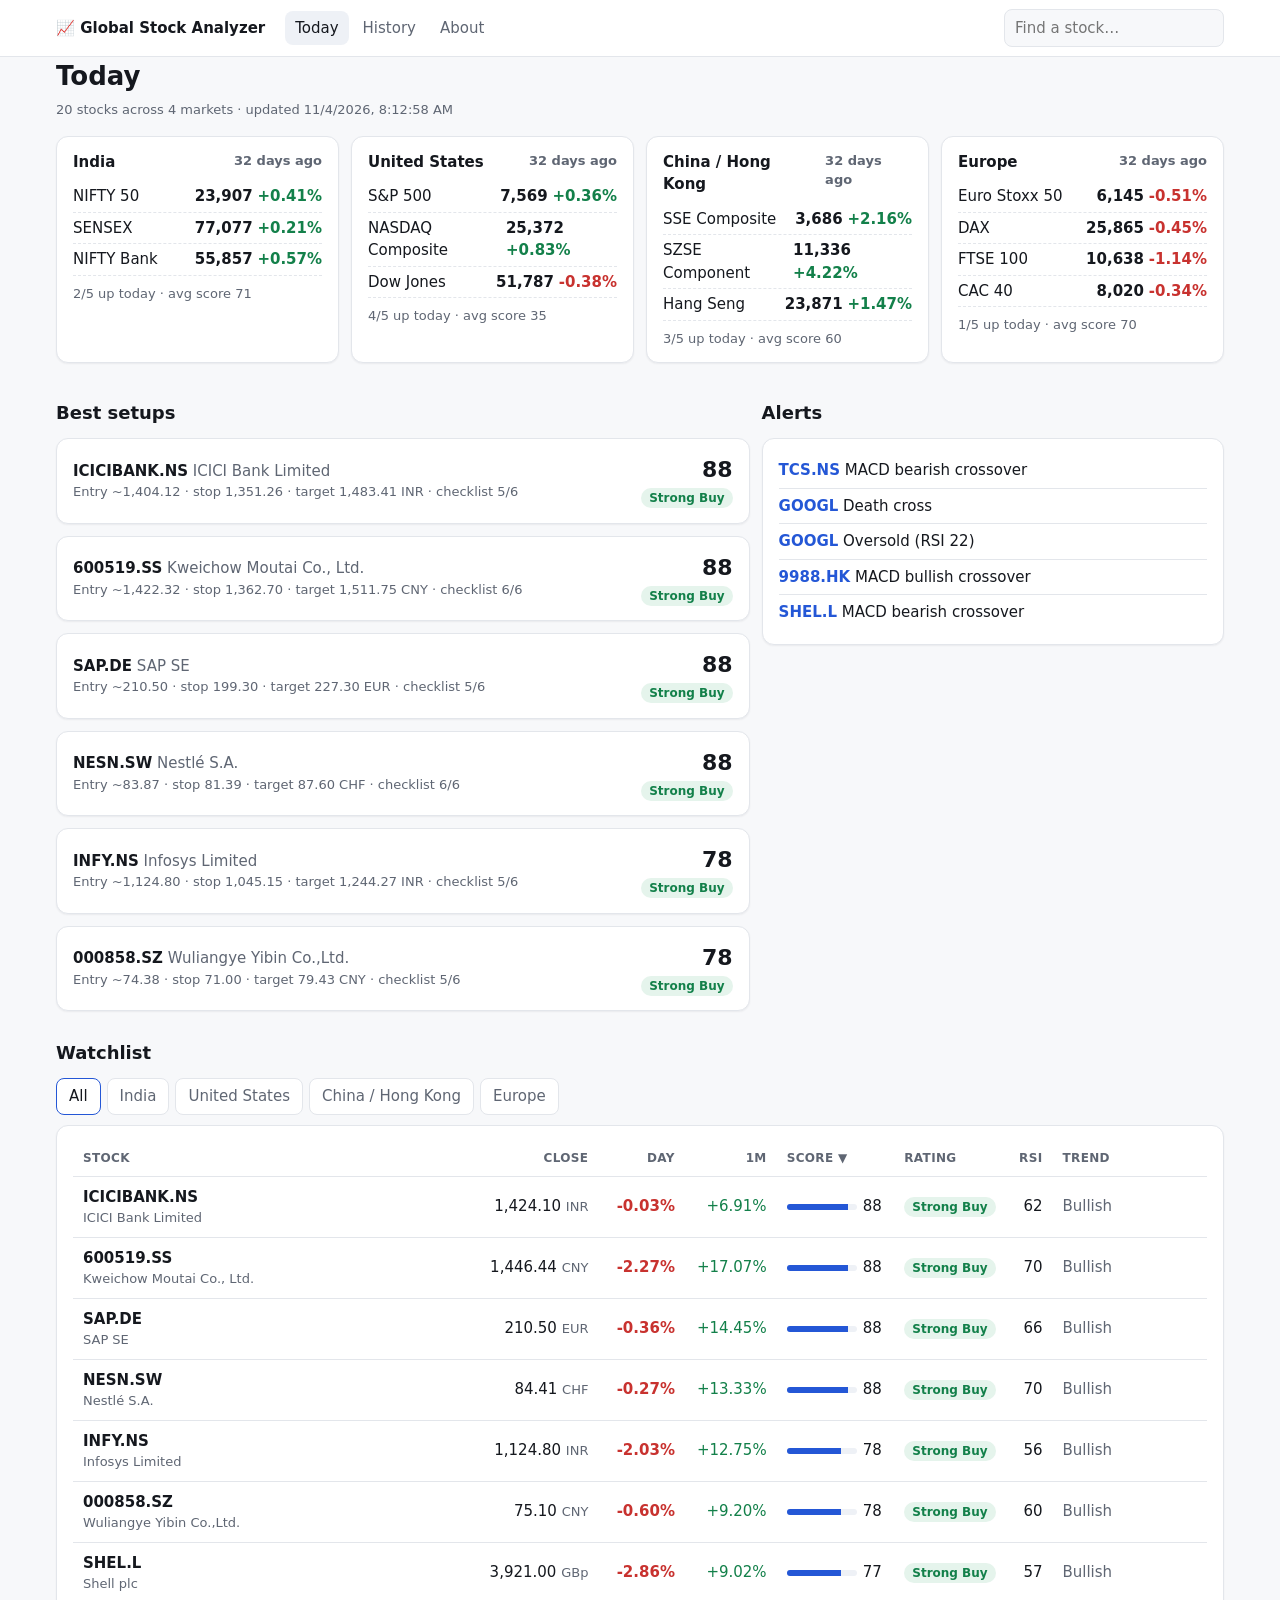
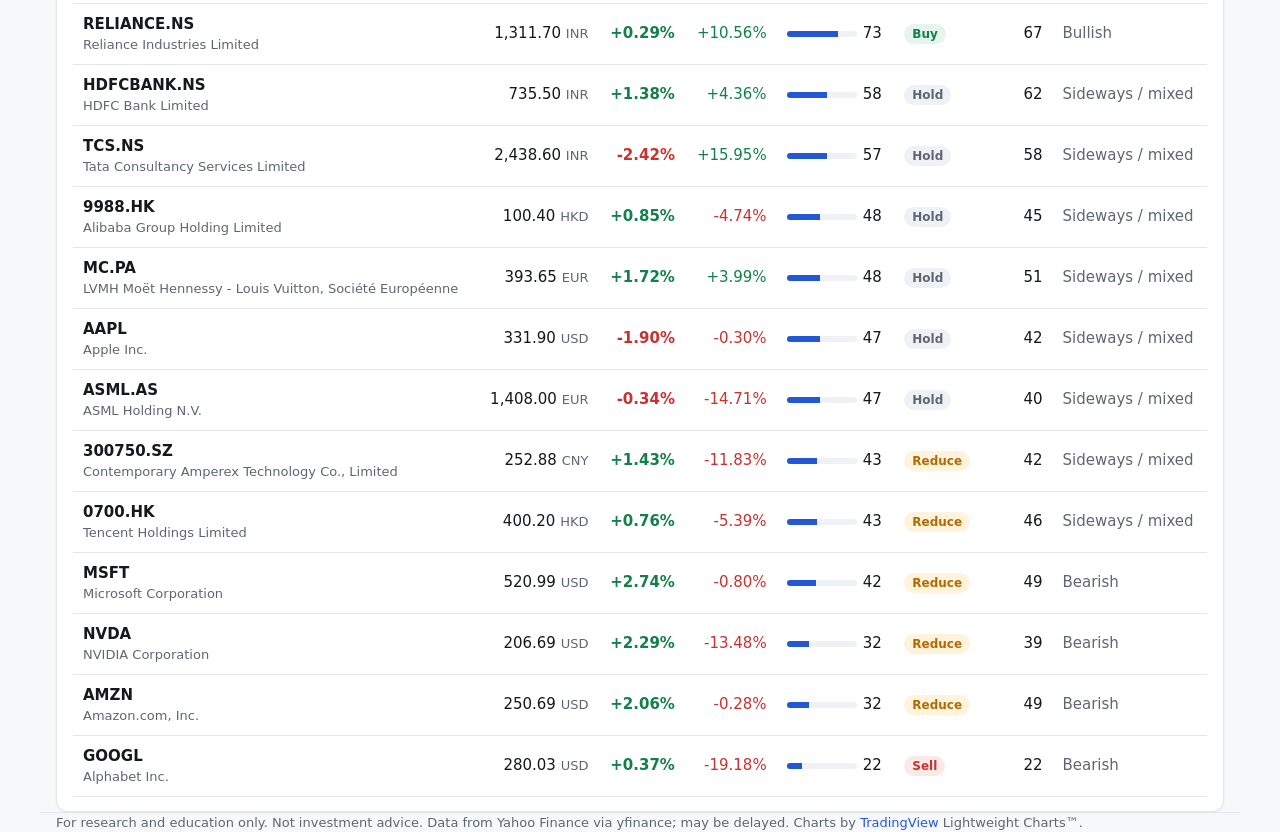
==== index.html @ 82f00903 "Update dashboard data (2026-11-04T08:12Z)" ====
<!doctype html>
<html lang="en">
<head>
  <meta charset="utf-8">
  <meta name="viewport" content="width=device-width, initial-scale=1">
  <title>Global Stock Analyzer</title>
  <meta name="description" content="Daily technical analysis for India, US, China/Hong Kong and Europe.">
  <link rel="icon" href="data:image/svg+xml,<svg xmlns='http://www.w3.org/2000/svg' viewBox='0 0 100 100'><text y='.9em' font-size='90'>📈</text></svg>">
  <link rel="stylesheet" href="style.css">
  <script src="lightweight-charts.js" defer></script>
  <script src="app.js" defer></script>
</head>
<body>
  <header class="top">
    <div class="wrap top-inner">
      <a class="brand" href="#/">📈 Global Stock Analyzer</a>
      <nav>
        <a href="#/" data-nav="today">Today</a>
        <a href="#/history" data-nav="history">History</a>
        <a href="#/about" data-nav="about">About</a>
      </nav>
      <form id="search" class="search" autocomplete="off">
        <input id="search-input" list="symbols" placeholder="Find a stock…" aria-label="Find a stock">
        <datalist id="symbols"></datalist>
      </form>
    </div>
  </header>
  <main id="app" class="wrap"><p class="muted">Loading…</p></main>
  <footer class="wrap muted small">
    For research and education only. Not investment advice. Data from Yahoo Finance via yfinance; may be delayed.
    Charts by <a href="https://www.tradingview.com/" target="_blank" rel="noopener">TradingView</a> Lightweight Charts™.
  </footer>
</body>
</html>
---- style.css ----
:root {
  --bg: #f7f8fa; --card: #ffffff; --fg: #15181e; --muted: #5f6673; --line: #e3e6eb;
  --accent: #2457d6; --up: #13804a; --down: #c8322f; --warn: #b26a00;
  --up-bg: #e5f4ec; --down-bg: #fbe9e8; --warn-bg: #fff3dc; --chip: #eef1f6;
  --shadow: 0 1px 2px rgba(16, 24, 40, .06);
}
@media (prefers-color-scheme: dark) {
  :root {
    --bg: #0f1115; --card: #171a21; --fg: #e8eaee; --muted: #9aa1ad; --line: #2a2f39;
    --accent: #7ea2ff; --up: #3fcf86; --down: #ff6b66; --warn: #f0b049;
    --up-bg: #12301f; --down-bg: #3a1716; --warn-bg: #3a2a0d; --chip: #222733;
    --shadow: none;
  }
}
* { box-sizing: border-box; }
html { -webkit-text-size-adjust: 100%; }
body { margin: 0; background: var(--bg); color: var(--fg); font: 15px/1.5 system-ui, -apple-system, "Segoe UI", Roboto, sans-serif; }
a { color: var(--accent); text-decoration: none; }
a:hover { text-decoration: underline; }
.wrap { max-width: 1200px; margin: 0 auto; padding: 0 16px; }
.muted { color: var(--muted); }
.small { font-size: 13px; }
.num { font-variant-numeric: tabular-nums; }
.up { color: var(--up); } .down { color: var(--down); }

.top { background: var(--card); border-bottom: 1px solid var(--line); position: sticky; top: 0; z-index: 5; }
.top-inner { display: flex; align-items: center; gap: 20px; height: 56px; }
.brand { font-weight: 700; color: var(--fg); white-space: nowrap; }
nav { display: flex; gap: 4px; }
nav a { color: var(--muted); padding: 6px 10px; border-radius: 8px; }
nav a.active { color: var(--fg); background: var(--chip); text-decoration: none; }
.search { margin-left: auto; }
.search input { width: 220px; padding: 7px 10px; border: 1px solid var(--line); border-radius: 8px; background: var(--bg); color: var(--fg); font: inherit; }

main { padding-top: 20px; padding-bottom: 32px; min-height: 70vh; }
footer { padding-top: 16px; padding-bottom: 32px; border-top: 1px solid var(--line); margin-top: 8px; }
h1 { font-size: 26px; margin: 0 0 4px; }
h2 { font-size: 18px; margin: 28px 0 12px; }
h3 { font-size: 15px; margin: 0 0 8px; }

.banner { background: var(--warn-bg); color: var(--warn); border-radius: 10px; padding: 10px 14px; margin: 12px 0; }
.card { background: var(--card); border: 1px solid var(--line); border-radius: 12px; padding: 14px 16px; box-shadow: var(--shadow); }
.grid { display: grid; gap: 12px; }
.g4 { grid-template-columns: repeat(4, minmax(0, 1fr)); }
.g3 { grid-template-columns: repeat(3, minmax(0, 1fr)); }
.g2 { grid-template-columns: 3fr 2fr; }

.market h3 { display: flex; justify-content: space-between; gap: 8px; }
.idx { display: flex; justify-content: space-between; gap: 8px; padding: 4px 0; border-bottom: 1px dashed var(--line); }
.idx:last-of-type { border-bottom: 0; }
.idx b { font-weight: 600; }

.pill { display: inline-block; padding: 1px 8px; border-radius: 999px; font-size: 12px; font-weight: 600; white-space: nowrap; }
.r-strong-buy, .r-buy { background: var(--up-bg); color: var(--up); }
.r-hold { background: var(--chip); color: var(--muted); }
.r-reduce { background: var(--warn-bg); color: var(--warn); }
.r-sell { background: var(--down-bg); color: var(--down); }
.chg { font-variant-numeric: tabular-nums; font-weight: 600; }

.setup { display: flex; justify-content: space-between; align-items: center; gap: 12px; cursor: pointer; }
.setup:hover { border-color: var(--accent); }
.setup .score { font-size: 22px; font-weight: 700; font-variant-numeric: tabular-nums; }
.alerts { list-style: none; padding: 0; margin: 0; }
.alerts li { padding: 6px 0; border-bottom: 1px solid var(--line); }
.alerts li:last-child { border-bottom: 0; }

.tabs { display: flex; gap: 6px; flex-wrap: wrap; margin-bottom: 10px; }
.tabs button { border: 1px solid var(--line); background: var(--card); color: var(--muted); border-radius: 8px; padding: 6px 12px; font: inherit; cursor: pointer; }
.tabs button.active { color: var(--fg); border-color: var(--accent); }
.table-wrap { overflow-x: auto; }
table { width: 100%; border-collapse: collapse; font-variant-numeric: tabular-nums; }
th, td { padding: 9px 10px; border-bottom: 1px solid var(--line); text-align: left; white-space: nowrap; }
th { font-size: 12px; text-transform: uppercase; letter-spacing: .03em; color: var(--muted); cursor: pointer; user-select: none; }
td.r, th.r { text-align: right; }
tbody tr { cursor: pointer; }
tbody tr:hover { background: var(--chip); }
.bar { display: inline-block; width: 70px; height: 6px; border-radius: 3px; background: var(--chip); vertical-align: middle; margin-right: 6px; overflow: hidden; }
.bar i { display: block; height: 100%; background: var(--accent); }

.metrics { display: grid; grid-template-columns: repeat(5, minmax(0, 1fr)); gap: 12px; margin: 14px 0; }
.metric .label { font-size: 12px; color: var(--muted); }
.metric .value { font-size: 22px; font-weight: 650; font-variant-numeric: tabular-nums; }
.chart { width: 100%; }
.legend { display: flex; gap: 14px; flex-wrap: wrap; font-size: 12px; color: var(--muted); margin: 6px 0 0; }
.legend i { display: inline-block; width: 12px; height: 3px; vertical-align: middle; margin-right: 4px; border-radius: 2px; }
.kv { display: grid; grid-template-columns: auto 1fr; gap: 4px 14px; }
.kv dt { color: var(--muted); } .kv dd { margin: 0; text-align: right; font-variant-numeric: tabular-nums; }
ul.plain { margin: 0; padding-left: 18px; }
.check li { list-style: none; margin-left: -18px; }
.news li { margin-bottom: 6px; }
.dates { display: flex; flex-wrap: wrap; gap: 8px; }
.dates a { padding: 6px 12px; border: 1px solid var(--line); border-radius: 8px; background: var(--card); }
.dates a.active { border-color: var(--accent); }

@media (max-width: 900px) {
  .g4 { grid-template-columns: repeat(2, minmax(0, 1fr)); }
  .g3, .g2 { grid-template-columns: 1fr; }
  .metrics { grid-template-columns: repeat(3, minmax(0, 1fr)); }
}
@media (max-width: 600px) {
  .top-inner { height: auto; flex-wrap: wrap; gap: 8px; padding-top: 8px; padding-bottom: 8px; }
  .search { margin-left: 0; width: 100%; }
  .search input { width: 100%; }
  .g4 { grid-template-columns: 1fr; }
  .metrics { grid-template-columns: repeat(2, minmax(0, 1fr)); }
  h1 { font-size: 22px; }
  .hide-sm { display: none; }
}
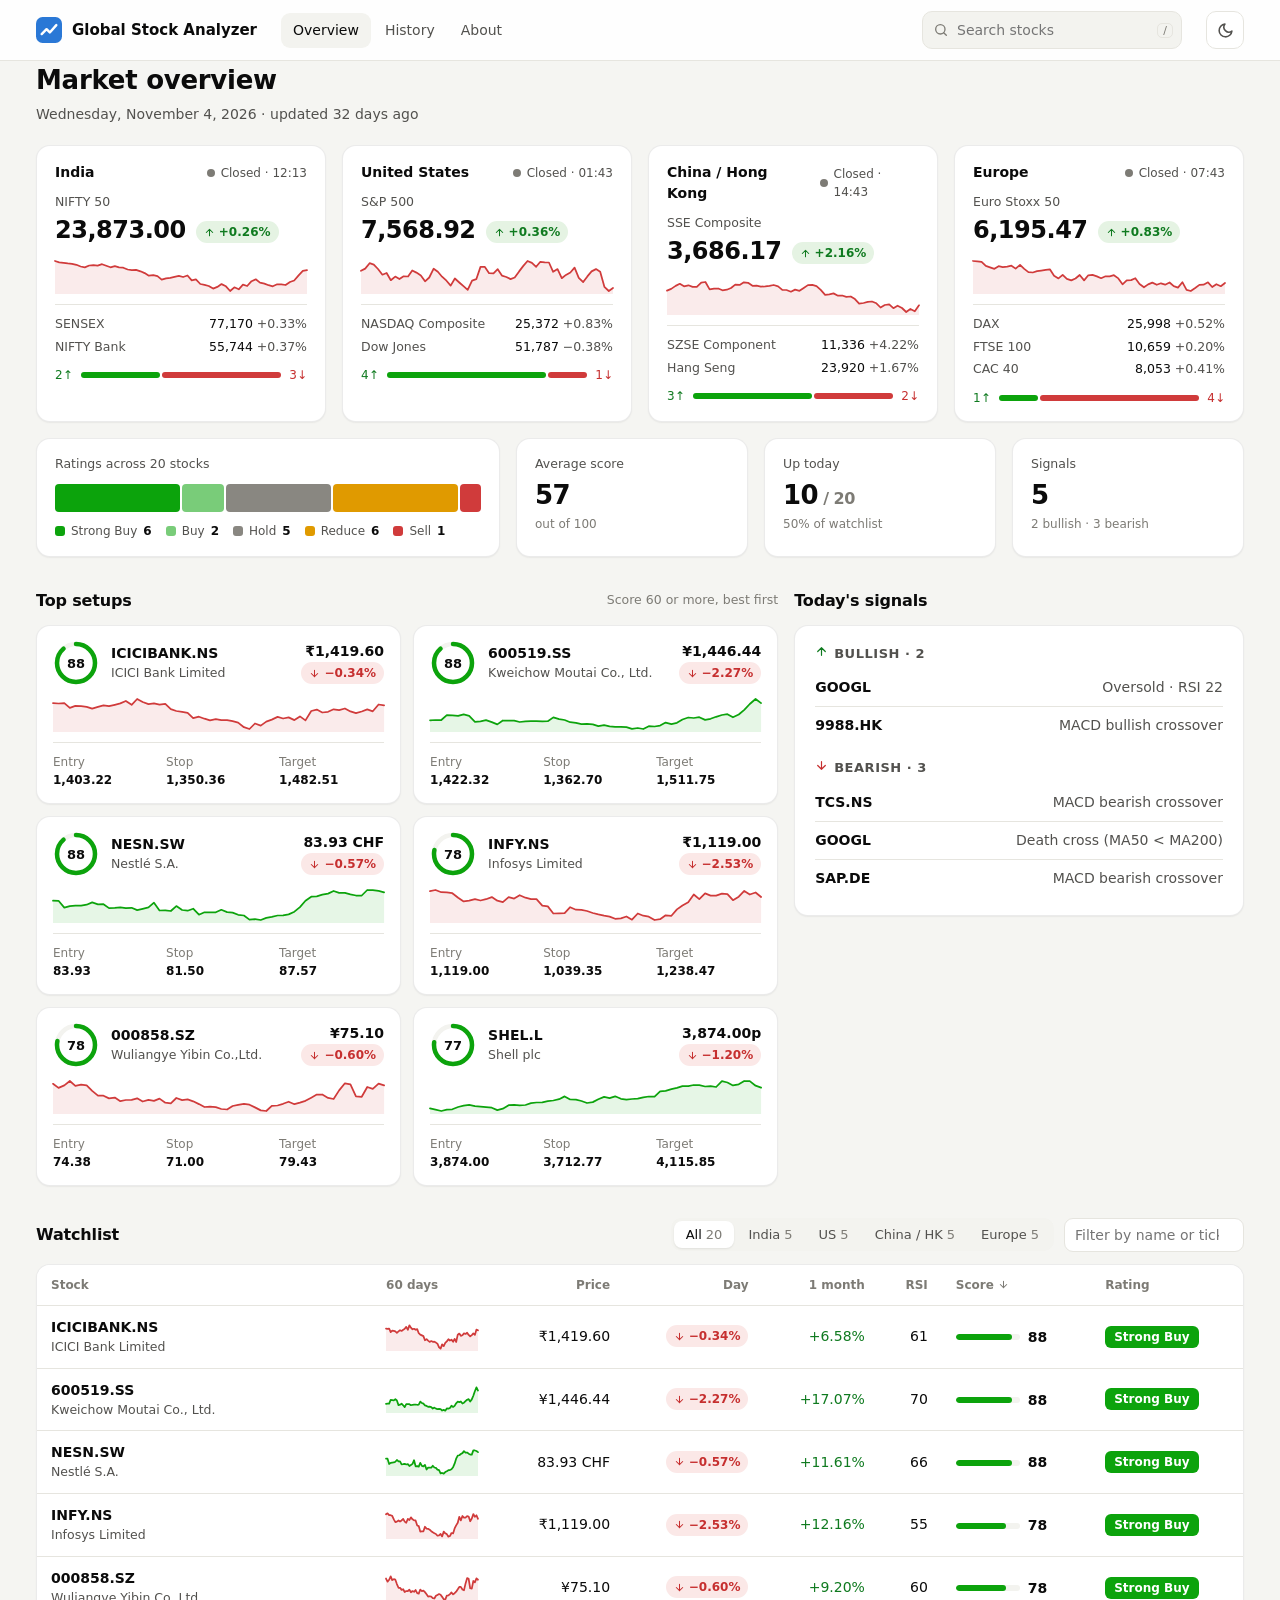
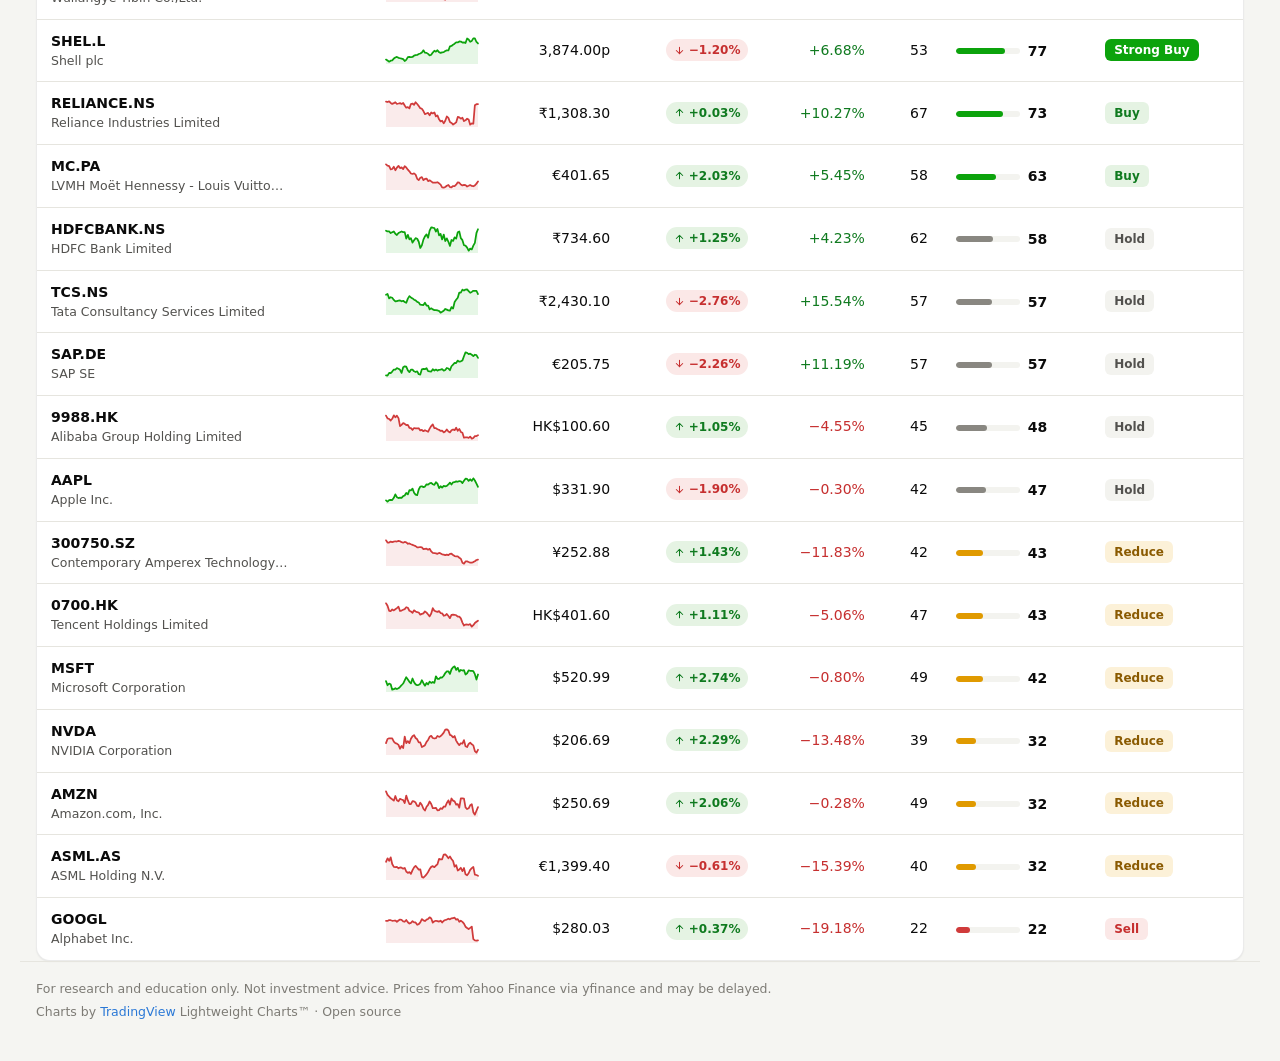
==== commit 0996e1d0: "Update dashboard data (2026-11-04T08:33Z)" ====
--- a/index.html
+++ b/index.html
@@ -2,33 +2,44 @@
 <html lang="en">
 <head>
   <meta charset="utf-8">
-  <meta name="viewport" content="width=device-width, initial-scale=1">
+  <meta name="viewport" content="width=device-width, initial-scale=1, viewport-fit=cover">
   <title>Global Stock Analyzer</title>
   <meta name="description" content="Daily technical analysis for India, US, China/Hong Kong and Europe.">
-  <link rel="icon" href="data:image/svg+xml,<svg xmlns='http://www.w3.org/2000/svg' viewBox='0 0 100 100'><text y='.9em' font-size='90'>📈</text></svg>">
+  <link rel="icon" href="data:image/svg+xml,<svg xmlns='http://www.w3.org/2000/svg' viewBox='0 0 32 32'><rect width='32' height='32' rx='8' fill='%232a78d6'/><path d='M7 21l6-6 4 4 8-9' fill='none' stroke='white' stroke-width='3' stroke-linecap='round' stroke-linejoin='round'/></svg>">
+  <script>
+    try { var t = localStorage.getItem("theme"); if (t === "light" || t === "dark") document.documentElement.dataset.theme = t; } catch (e) {}
+  </script>
   <link rel="stylesheet" href="style.css">
   <script src="lightweight-charts.js" defer></script>
   <script src="app.js" defer></script>
 </head>
 <body>
-  <header class="top">
-    <div class="wrap top-inner">
-      <a class="brand" href="#/">📈 Global Stock Analyzer</a>
-      <nav>
-        <a href="#/" data-nav="today">Today</a>
+  <header class="appbar">
+    <div class="wrap appbar-inner">
+      <a class="brand" href="#/" aria-label="Global Stock Analyzer home">
+        <svg width="26" height="26" viewBox="0 0 32 32" aria-hidden="true"><rect width="32" height="32" rx="8" fill="var(--accent)"/><path d="M7 21l6-6 4 4 8-9" fill="none" stroke="#fff" stroke-width="3" stroke-linecap="round" stroke-linejoin="round"/></svg>
+        <span>Global Stock Analyzer</span>
+      </a>
+      <nav class="mainnav" aria-label="Main">
+        <a href="#/" data-nav="today">Overview</a>
         <a href="#/history" data-nav="history">History</a>
         <a href="#/about" data-nav="about">About</a>
       </nav>
-      <form id="search" class="search" autocomplete="off">
-        <input id="search-input" list="symbols" placeholder="Find a stock…" aria-label="Find a stock">
+      <form id="search" class="search" role="search" autocomplete="off">
+        <svg class="search-icon" width="16" height="16" viewBox="0 0 24 24" aria-hidden="true"><circle cx="11" cy="11" r="7" fill="none" stroke="currentColor" stroke-width="2"/><path d="M20 20l-4-4" stroke="currentColor" stroke-width="2" stroke-linecap="round"/></svg>
+        <input id="search-input" list="symbols" placeholder="Search stocks" aria-label="Search stocks">
+        <kbd class="hide-sm">/</kbd>
         <datalist id="symbols"></datalist>
       </form>
+      <button id="theme" class="icon-btn" type="button" aria-label="Toggle colour theme" title="Toggle theme"></button>
     </div>
   </header>
-  <main id="app" class="wrap"><p class="muted">Loading…</p></main>
-  <footer class="wrap muted small">
-    For research and education only. Not investment advice. Data from Yahoo Finance via yfinance; may be delayed.
-    Charts by <a href="https://www.tradingview.com/" target="_blank" rel="noopener">TradingView</a> Lightweight Charts™.
+  <main id="app" class="wrap" aria-live="polite">
+    <div class="loading"><span class="spinner" aria-hidden="true"></span> Loading market data…</div>
+  </main>
+  <footer class="wrap footer">
+    <p>For research and education only. Not investment advice. Prices from Yahoo Finance via yfinance and may be delayed.</p>
+    <p>Charts by <a href="https://www.tradingview.com/" target="_blank" rel="noopener">TradingView</a> Lightweight Charts™ · Open source</p>
   </footer>
 </body>
 </html>
--- a/style.css
+++ b/style.css
@@ -1,108 +1,343 @@
+/* ---------- Tokens ------------------------------------------------------------ */
 :root {
-  --bg: #f7f8fa; --card: #ffffff; --fg: #15181e; --muted: #5f6673; --line: #e3e6eb;
-  --accent: #2457d6; --up: #13804a; --down: #c8322f; --warn: #b26a00;
-  --up-bg: #e5f4ec; --down-bg: #fbe9e8; --warn-bg: #fff3dc; --chip: #eef1f6;
-  --shadow: 0 1px 2px rgba(16, 24, 40, .06);
+  color-scheme: light;
+  --page: #f5f5f2;
+  --surface: #ffffff;
+  --surface-2: #f3f3ef;
+  --ink: #0b0b0b;
+  --ink-2: #52514e;
+  --muted: #7d7b75;
+  --line: #e6e5df;
+  --ring: rgba(11, 11, 11, 0.08);
+  --grid: #efeee9;
+  --accent: #2a78d6;
+  --accent-weak: #e7f0fb;
+  --up: #0f7a1f;          /* text */
+  --up-mark: #0ca30c;     /* candles, bars */
+  --up-bg: #e5f3e3;
+  --down: #c62f2f;
+  --down-mark: #d03b3b;
+  --down-bg: #fbe8e7;
+  --warn: #8a5a00;
+  --warn-mark: #e09a00;
+  --warn-bg: #fcf1d8;
+  --ma20: #2a78d6;
+  --ma50: #eb6834;
+  --ma200: #898781;
+  --rsi: #2a78d6;
+  --shadow: 0 1px 2px rgba(11, 11, 11, 0.04), 0 1px 1px rgba(11, 11, 11, 0.02);
+  --radius: 14px;
+  --font: system-ui, -apple-system, "Segoe UI", Roboto, sans-serif;
 }
 @media (prefers-color-scheme: dark) {
-  :root {
-    --bg: #0f1115; --card: #171a21; --fg: #e8eaee; --muted: #9aa1ad; --line: #2a2f39;
-    --accent: #7ea2ff; --up: #3fcf86; --down: #ff6b66; --warn: #f0b049;
-    --up-bg: #12301f; --down-bg: #3a1716; --warn-bg: #3a2a0d; --chip: #222733;
+  :root:not([data-theme="light"]) {
+    color-scheme: dark;
+    --page: #0d0d0d; --surface: #1a1a19; --surface-2: #232321; --ink: #f0efec; --ink-2: #c3c2b7; --muted: #8f8d86;
+    --line: #2c2c2a; --ring: rgba(255, 255, 255, 0.08); --grid: #252523; --accent: #3987e5; --accent-weak: #172538;
+    --up: #3cc24a; --up-mark: #0ca30c; --up-bg: #132a16; --down: #ee7373; --down-mark: #e66767; --down-bg: #361a1a;
+    --warn: #f2b84b; --warn-mark: #fab219; --warn-bg: #33270d; --ma20: #3987e5; --ma50: #d95926; --ma200: #8f8d86; --rsi: #3987e5;
     --shadow: none;
   }
 }
+:root[data-theme="dark"] {
+  color-scheme: dark;
+  --page: #0d0d0d; --surface: #1a1a19; --surface-2: #232321; --ink: #f0efec; --ink-2: #c3c2b7; --muted: #8f8d86;
+  --line: #2c2c2a; --ring: rgba(255, 255, 255, 0.08); --grid: #252523; --accent: #3987e5; --accent-weak: #172538;
+  --up: #3cc24a; --up-mark: #0ca30c; --up-bg: #132a16; --down: #ee7373; --down-mark: #e66767; --down-bg: #361a1a;
+  --warn: #f2b84b; --warn-mark: #fab219; --warn-bg: #33270d; --ma20: #3987e5; --ma50: #d95926; --ma200: #8f8d86; --rsi: #3987e5;
+  --shadow: none;
+}
+
+/* ---------- Base --------------------------------------------------------------- */
 * { box-sizing: border-box; }
 html { -webkit-text-size-adjust: 100%; }
-body { margin: 0; background: var(--bg); color: var(--fg); font: 15px/1.5 system-ui, -apple-system, "Segoe UI", Roboto, sans-serif; }
+body { margin: 0; background: var(--page); color: var(--ink); font: 14px/1.5 var(--font); -webkit-font-smoothing: antialiased; }
 a { color: var(--accent); text-decoration: none; }
 a:hover { text-decoration: underline; }
-.wrap { max-width: 1200px; margin: 0 auto; padding: 0 16px; }
+:focus-visible { outline: 2px solid var(--accent); outline-offset: 2px; border-radius: 6px; }
+.wrap { max-width: 1240px; margin: 0 auto; padding: 0 16px; }
 .muted { color: var(--muted); }
-.small { font-size: 13px; }
-.num { font-variant-numeric: tabular-nums; }
-.up { color: var(--up); } .down { color: var(--down); }
-
-.top { background: var(--card); border-bottom: 1px solid var(--line); position: sticky; top: 0; z-index: 5; }
-.top-inner { display: flex; align-items: center; gap: 20px; height: 56px; }
-.brand { font-weight: 700; color: var(--fg); white-space: nowrap; }
-nav { display: flex; gap: 4px; }
-nav a { color: var(--muted); padding: 6px 10px; border-radius: 8px; }
-nav a.active { color: var(--fg); background: var(--chip); text-decoration: none; }
-.search { margin-left: auto; }
-.search input { width: 220px; padding: 7px 10px; border: 1px solid var(--line); border-radius: 8px; background: var(--bg); color: var(--fg); font: inherit; }
-
-main { padding-top: 20px; padding-bottom: 32px; min-height: 70vh; }
-footer { padding-top: 16px; padding-bottom: 32px; border-top: 1px solid var(--line); margin-top: 8px; }
-h1 { font-size: 26px; margin: 0 0 4px; }
-h2 { font-size: 18px; margin: 28px 0 12px; }
-h3 { font-size: 15px; margin: 0 0 8px; }
-
-.banner { background: var(--warn-bg); color: var(--warn); border-radius: 10px; padding: 10px 14px; margin: 12px 0; }
-.card { background: var(--card); border: 1px solid var(--line); border-radius: 12px; padding: 14px 16px; box-shadow: var(--shadow); }
-.grid { display: grid; gap: 12px; }
-.g4 { grid-template-columns: repeat(4, minmax(0, 1fr)); }
-.g3 { grid-template-columns: repeat(3, minmax(0, 1fr)); }
-.g2 { grid-template-columns: 3fr 2fr; }
-
-.market h3 { display: flex; justify-content: space-between; gap: 8px; }
-.idx { display: flex; justify-content: space-between; gap: 8px; padding: 4px 0; border-bottom: 1px dashed var(--line); }
-.idx:last-of-type { border-bottom: 0; }
-.idx b { font-weight: 600; }
-
-.pill { display: inline-block; padding: 1px 8px; border-radius: 999px; font-size: 12px; font-weight: 600; white-space: nowrap; }
-.r-strong-buy, .r-buy { background: var(--up-bg); color: var(--up); }
-.r-hold { background: var(--chip); color: var(--muted); }
-.r-reduce { background: var(--warn-bg); color: var(--warn); }
-.r-sell { background: var(--down-bg); color: var(--down); }
-.chg { font-variant-numeric: tabular-nums; font-weight: 600; }
-
-.setup { display: flex; justify-content: space-between; align-items: center; gap: 12px; cursor: pointer; }
-.setup:hover { border-color: var(--accent); }
-.setup .score { font-size: 22px; font-weight: 700; font-variant-numeric: tabular-nums; }
-.alerts { list-style: none; padding: 0; margin: 0; }
-.alerts li { padding: 6px 0; border-bottom: 1px solid var(--line); }
-.alerts li:last-child { border-bottom: 0; }
-
-.tabs { display: flex; gap: 6px; flex-wrap: wrap; margin-bottom: 10px; }
-.tabs button { border: 1px solid var(--line); background: var(--card); color: var(--muted); border-radius: 8px; padding: 6px 12px; font: inherit; cursor: pointer; }
-.tabs button.active { color: var(--fg); border-color: var(--accent); }
-.table-wrap { overflow-x: auto; }
-table { width: 100%; border-collapse: collapse; font-variant-numeric: tabular-nums; }
-th, td { padding: 9px 10px; border-bottom: 1px solid var(--line); text-align: left; white-space: nowrap; }
-th { font-size: 12px; text-transform: uppercase; letter-spacing: .03em; color: var(--muted); cursor: pointer; user-select: none; }
-td.r, th.r { text-align: right; }
-tbody tr { cursor: pointer; }
-tbody tr:hover { background: var(--chip); }
-.bar { display: inline-block; width: 70px; height: 6px; border-radius: 3px; background: var(--chip); vertical-align: middle; margin-right: 6px; overflow: hidden; }
-.bar i { display: block; height: 100%; background: var(--accent); }
-
-.metrics { display: grid; grid-template-columns: repeat(5, minmax(0, 1fr)); gap: 12px; margin: 14px 0; }
-.metric .label { font-size: 12px; color: var(--muted); }
-.metric .value { font-size: 22px; font-weight: 650; font-variant-numeric: tabular-nums; }
+.ink2 { color: var(--ink-2); }
+.small { font-size: 12.5px; }
+.tnum { font-variant-numeric: tabular-nums; }
+.up { color: var(--up); }
+.down { color: var(--down); }
+h1, h2, h3 { margin: 0; letter-spacing: -0.01em; }
+h1 { font-size: 26px; font-weight: 700; }
+h2 { font-size: 16px; font-weight: 650; }
+h3 { font-size: 13px; font-weight: 600; color: var(--ink-2); text-transform: uppercase; letter-spacing: 0.04em; }
+
+/* ---------- App bar ------------------------------------------------------------- */
+.appbar { position: sticky; top: 0; z-index: 20; background: color-mix(in srgb, var(--surface) 88%, transparent); backdrop-filter: saturate(1.4) blur(10px); border-bottom: 1px solid var(--line); }
+.appbar-inner { display: flex; align-items: center; gap: 24px; height: 60px; }
+.brand { display: flex; align-items: center; gap: 10px; color: var(--ink); font-weight: 700; font-size: 15px; white-space: nowrap; }
+.brand:hover { text-decoration: none; }
+.mainnav { display: flex; gap: 2px; }
+.mainnav a { color: var(--ink-2); padding: 7px 12px; border-radius: 9px; font-weight: 500; }
+.mainnav a:hover { background: var(--surface-2); text-decoration: none; }
+.mainnav a.active { color: var(--ink); background: var(--surface-2); }
+.search { position: relative; margin-left: auto; display: flex; align-items: center; }
+.search-icon { position: absolute; left: 11px; color: var(--muted); pointer-events: none; }
+.search input { width: 260px; height: 38px; padding: 0 34px 0 34px; border: 1px solid var(--line); border-radius: 10px; background: var(--surface-2); color: var(--ink); font: inherit; }
+.search input:focus { outline: none; border-color: var(--accent); background: var(--surface); }
+.search kbd { position: absolute; right: 9px; font: 11px var(--font); color: var(--muted); border: 1px solid var(--line); border-radius: 5px; padding: 0 5px; }
+.icon-btn { width: 38px; height: 38px; display: grid; place-items: center; border: 1px solid var(--line); border-radius: 10px; background: var(--surface); color: var(--ink-2); cursor: pointer; }
+.icon-btn:hover { color: var(--ink); background: var(--surface-2); }
+
+/* ---------- Layout -------------------------------------------------------------- */
+main { padding-top: 28px; padding-bottom: 40px; min-height: 70vh; }
+.page-head { display: flex; justify-content: space-between; align-items: flex-end; gap: 16px; flex-wrap: wrap; margin-bottom: 20px; }
+.page-head p { margin: 4px 0 0; color: var(--ink-2); }
+.section { margin-top: 32px; }
+.section-head { display: flex; justify-content: space-between; align-items: center; gap: 12px; margin-bottom: 12px; flex-wrap: wrap; }
+.grid { display: grid; gap: 16px; }
+.cols-4 { grid-template-columns: repeat(4, minmax(0, 1fr)); }
+.cols-2 { grid-template-columns: repeat(2, minmax(0, 1fr)); }
+.split { grid-template-columns: minmax(0, 1.65fr) minmax(0, 1fr); }
+.card { background: var(--surface); border: 1px solid var(--ring); border-radius: var(--radius); box-shadow: var(--shadow); }
+.pad { padding: 18px 20px; }
+.card-head { display: flex; justify-content: space-between; align-items: center; gap: 10px; padding: 16px 20px 0; }
+.empty { padding: 28px 20px; text-align: center; color: var(--muted); }
+.banner { display: flex; gap: 10px; align-items: center; background: var(--warn-bg); color: var(--warn); border-radius: 12px; padding: 10px 14px; margin-bottom: 16px; font-weight: 500; }
+.loading { display: flex; align-items: center; gap: 10px; color: var(--muted); padding: 60px 0; justify-content: center; }
+.spinner { width: 16px; height: 16px; border: 2px solid var(--line); border-top-color: var(--accent); border-radius: 50%; animation: spin 0.8s linear infinite; }
+@keyframes spin { to { transform: rotate(360deg); } }
+@media (prefers-reduced-motion: reduce) { .spinner { animation: none; } }
+
+/* ---------- Chips & small pieces ---------------------------------------------------- */
+.chip { display: inline-flex; align-items: center; gap: 4px; height: 22px; padding: 0 8px; border-radius: 999px; font-size: 12px; font-weight: 600; white-space: nowrap; font-variant-numeric: tabular-nums; }
+.chip svg { flex: none; }
+.chip.up { background: var(--up-bg); color: var(--up); }
+.chip.down { background: var(--down-bg); color: var(--down); }
+.chip.flat { background: var(--surface-2); color: var(--ink-2); }
+.rating { display: inline-flex; align-items: center; height: 22px; padding: 0 9px; border-radius: 6px; font-size: 12px; font-weight: 600; white-space: nowrap; }
+.tone-good { background: var(--up-bg); color: var(--up); }
+.tone-good.strong { background: var(--up-mark); color: #fff; }
+.tone-neutral { background: var(--surface-2); color: var(--ink-2); }
+.tone-warn { background: var(--warn-bg); color: var(--warn); }
+.tone-bad { background: var(--down-bg); color: var(--down); }
+.dot { width: 8px; height: 8px; border-radius: 50%; display: inline-block; flex: none; }
+.status { display: inline-flex; align-items: center; gap: 6px; font-size: 12px; color: var(--ink-2); }
+.status .dot { background: var(--muted); }
+.status.open .dot { background: var(--up-mark); box-shadow: 0 0 0 3px var(--up-bg); }
+
+/* sparkline */
+.spark { display: block; width: 100%; height: 36px; overflow: visible; }
+.spark-line { fill: none; stroke-width: 1.75; stroke-linejoin: round; stroke-linecap: round; }
+.spark-area { stroke: none; opacity: 0.1; }
+.spark.up .spark-line { stroke: var(--up-mark); } .spark.up .spark-area { fill: var(--up-mark); }
+.spark.down .spark-line { stroke: var(--down-mark); } .spark.down .spark-area { fill: var(--down-mark); }
+
+/* score ring */
+.ring { display: block; flex: none; }
+.ring-track { fill: none; stroke: var(--surface-2); }
+.ring-val { fill: none; stroke-linecap: round; }
+.ring text { font: 700 13px var(--font); fill: var(--ink); }
+.ring.tone-good .ring-val { stroke: var(--up-mark); }
+.ring.tone-neutral .ring-val { stroke: var(--ma200); }
+.ring.tone-warn .ring-val { stroke: var(--warn-mark); }
+.ring.tone-bad .ring-val { stroke: var(--down-mark); }
+.ring.tone-good, .ring.tone-neutral, .ring.tone-warn, .ring.tone-bad { background: none; }
+
+/* segmented control */
+.seg { display: inline-flex; background: var(--surface-2); border-radius: 10px; padding: 3px; gap: 2px; flex-wrap: wrap; }
+.seg button { border: 0; background: transparent; color: var(--ink-2); font: 500 13px var(--font); padding: 6px 12px; border-radius: 8px; cursor: pointer; white-space: nowrap; }
+.seg button:hover { color: var(--ink); }
+.seg button[aria-pressed="true"] { background: var(--surface); color: var(--ink); box-shadow: 0 1px 2px rgba(0, 0, 0, 0.08); }
+.seg .count { color: var(--muted); font-weight: 500; margin-left: 4px; }
+
+/* toggle pills (legend that toggles) */
+.toggles { display: flex; gap: 6px; flex-wrap: wrap; }
+.toggle { display: inline-flex; align-items: center; gap: 6px; border: 1px solid var(--line); background: var(--surface); color: var(--ink-2); font: 500 12px var(--font); height: 28px; padding: 0 10px; border-radius: 8px; cursor: pointer; }
+.toggle .sw { width: 12px; height: 3px; border-radius: 2px; }
+.toggle .sw.dashed { background: repeating-linear-gradient(90deg, currentColor 0 4px, transparent 4px 7px) !important; color: var(--ma200); }
+.toggle[aria-pressed="false"] { opacity: 0.45; }
+
+/* ---------- Overview: market tiles --------------------------------------------------- */
+.markets { display: grid; grid-template-columns: repeat(4, minmax(0, 1fr)); gap: 16px; }
+.mkt { padding: 16px 18px 14px; display: flex; flex-direction: column; gap: 10px; }
+.mkt-top { display: flex; justify-content: space-between; align-items: center; gap: 8px; }
+.mkt-name { font-weight: 650; font-size: 14px; }
+.mkt-main .label { color: var(--ink-2); font-size: 12.5px; }
+.mkt-main .row { display: flex; align-items: baseline; gap: 10px; flex-wrap: wrap; }
+.mkt-main .value { font-size: 24px; font-weight: 700; letter-spacing: -0.02em; }
+.mkt-sub { display: grid; gap: 4px; border-top: 1px solid var(--line); padding-top: 10px; }
+.mkt-sub div { display: flex; justify-content: space-between; gap: 8px; font-size: 12.5px; }
+.mkt-sub span:first-child { color: var(--ink-2); }
+.breadth { display: flex; align-items: center; gap: 8px; font-size: 12px; color: var(--ink-2); }
+.breadth-bar { flex: 1; display: flex; gap: 2px; height: 6px; }
+.breadth-bar i { border-radius: 3px; }
+.breadth-bar .b-up { background: var(--up-mark); }
+.breadth-bar .b-down { background: var(--down-mark); }
+.breadth-bar .b-flat { background: var(--line); }
+
+/* summary */
+.summary { display: grid; grid-template-columns: minmax(0, 2fr) repeat(3, minmax(0, 1fr)); gap: 16px; margin-top: 16px; }
+.kpi { padding: 16px 18px; }
+.kpi .label { font-size: 12.5px; color: var(--ink-2); }
+.kpi .value { font-size: 26px; font-weight: 700; letter-spacing: -0.02em; margin-top: 2px; }
+.kpi .sub { font-size: 12px; color: var(--muted); }
+.dist { display: flex; gap: 2px; height: 28px; margin: 10px 0 10px; }
+.dist span { border-radius: 4px; min-width: 6px; }
+.dist .tone-good.strong { background: var(--up-mark); }
+.dist .tone-good { background: color-mix(in srgb, var(--up-mark) 55%, var(--surface)); }
+.dist .tone-neutral { background: var(--ma200); opacity: 0.55; }
+.dist .tone-warn { background: var(--warn-mark); }
+.dist .tone-bad { background: var(--down-mark); }
+.dist-legend { display: flex; gap: 14px; flex-wrap: wrap; font-size: 12px; color: var(--ink-2); }
+.dist-legend span { display: inline-flex; align-items: center; gap: 6px; }
+.dist-legend i { width: 10px; height: 10px; border-radius: 3px; display: inline-block; }
+.dist-legend b { color: var(--ink); font-weight: 600; }
+
+/* setups */
+.setups { display: grid; grid-template-columns: repeat(2, minmax(0, 1fr)); gap: 12px; }
+.setup { display: flex; flex-direction: column; gap: 10px; padding: 14px 16px; color: inherit; transition: border-color 0.15s; }
+.setup:hover { text-decoration: none; border-color: color-mix(in srgb, var(--accent) 50%, transparent); }
+.setup-top { display: flex; align-items: center; gap: 12px; }
+.setup-id { min-width: 0; flex: 1; }
+.sym { font-weight: 700; font-size: 14px; }
+.name { color: var(--ink-2); font-size: 12.5px; white-space: nowrap; overflow: hidden; text-overflow: ellipsis; }
+.setup-px { text-align: right; }
+.setup-px .price { font-weight: 650; font-variant-numeric: tabular-nums; }
+.plan-mini { display: grid; grid-template-columns: repeat(3, 1fr); gap: 8px; border-top: 1px solid var(--line); padding-top: 10px; font-size: 12px; }
+.plan-mini span { color: var(--muted); display: block; }
+.plan-mini b { font-weight: 600; font-variant-numeric: tabular-nums; }
+
+/* signals */
+.signal-group + .signal-group { margin-top: 14px; }
+.signal-group h3 { display: flex; align-items: center; gap: 6px; margin-bottom: 6px; }
+.signal-list { list-style: none; margin: 0; padding: 0; }
+.signal-list li { display: flex; justify-content: space-between; gap: 10px; padding: 8px 0; border-bottom: 1px solid var(--line); }
+.signal-list li:last-child { border-bottom: 0; }
+.signal-list a { font-weight: 600; color: var(--ink); }
+.signal-list .what { color: var(--ink-2); text-align: right; }
+.ic-good { color: var(--up); } .ic-bad { color: var(--down); } .ic-warn { color: var(--warn); }
+
+/* watchlist table */
+.toolbar { display: flex; gap: 10px; align-items: center; flex-wrap: wrap; }
+.filter { height: 34px; border: 1px solid var(--line); border-radius: 9px; background: var(--surface); color: var(--ink); font: inherit; padding: 0 10px; width: 180px; }
+.table-card { overflow: hidden; }
+.table-scroll { overflow-x: auto; }
+table { width: 100%; border-collapse: collapse; }
+th, td { padding: 11px 14px; text-align: left; white-space: nowrap; }
+thead th { font-size: 12px; font-weight: 600; color: var(--muted); background: var(--surface); border-bottom: 1px solid var(--line); position: sticky; top: 0; }
+th button { all: unset; cursor: pointer; display: inline-flex; gap: 4px; align-items: center; }
+th button:focus-visible { outline: 2px solid var(--accent); border-radius: 4px; }
+th.r, td.r { text-align: right; }
+th.r button { flex-direction: row-reverse; }
+tbody tr { border-bottom: 1px solid var(--line); cursor: pointer; }
+tbody tr:last-child { border-bottom: 0; }
+tbody tr:hover { background: var(--surface-2); }
+td .sym { display: block; }
+td .name { display: block; max-width: 240px; }
+td.spark-cell { width: 120px; padding-top: 6px; padding-bottom: 6px; }
+td.spark-cell .spark { height: 28px; }
+.scorebar { display: inline-flex; align-items: center; gap: 8px; font-weight: 600; font-variant-numeric: tabular-nums; }
+.scorebar .track { width: 64px; height: 6px; border-radius: 3px; background: var(--surface-2); overflow: hidden; }
+.scorebar .fill { display: block; height: 100%; border-radius: 3px; }
+.fill.tone-good { background: var(--up-mark); } .fill.tone-neutral { background: var(--ma200); }
+.fill.tone-warn { background: var(--warn-mark); } .fill.tone-bad { background: var(--down-mark); }
+.show-sm { display: none; }
+.cur { color: var(--muted); font-size: 11.5px; margin-left: 3px; }
+
+/* ---------- Stock page ------------------------------------------------------------------ */
+.crumb { display: flex; gap: 6px; align-items: center; font-size: 13px; color: var(--muted); margin-bottom: 14px; }
+.crumb a { color: var(--ink-2); }
+.stock-head { display: flex; justify-content: space-between; align-items: flex-end; gap: 20px; flex-wrap: wrap; margin-bottom: 20px; }
+.stock-title { display: flex; align-items: center; gap: 12px; flex-wrap: wrap; }
+.stock-sub { color: var(--ink-2); margin-top: 4px; }
+.stock-price { text-align: right; }
+.stock-price .big { font-size: 34px; font-weight: 700; letter-spacing: -0.02em; line-height: 1.1; }
+.stock-price .meta { display: flex; gap: 8px; align-items: center; justify-content: flex-end; margin-top: 6px; color: var(--muted); font-size: 12.5px; }
+.stock-grid { display: grid; grid-template-columns: minmax(0, 1fr) 340px; gap: 16px; align-items: start; }
+.stack { display: grid; gap: 16px; }
+.chart-toolbar { display: flex; justify-content: space-between; align-items: center; gap: 10px; flex-wrap: wrap; padding: 14px 16px 0; }
+.readout { display: flex; gap: 14px; flex-wrap: wrap; padding: 10px 16px 0; font-size: 12px; color: var(--muted); font-variant-numeric: tabular-nums; min-height: 28px; }
+.readout b { color: var(--ink); font-weight: 600; margin-left: 3px; }
 .chart { width: 100%; }
-.legend { display: flex; gap: 14px; flex-wrap: wrap; font-size: 12px; color: var(--muted); margin: 6px 0 0; }
-.legend i { display: inline-block; width: 12px; height: 3px; vertical-align: middle; margin-right: 4px; border-radius: 2px; }
-.kv { display: grid; grid-template-columns: auto 1fr; gap: 4px 14px; }
-.kv dt { color: var(--muted); } .kv dd { margin: 0; text-align: right; font-variant-numeric: tabular-nums; }
-ul.plain { margin: 0; padding-left: 18px; }
-.check li { list-style: none; margin-left: -18px; }
-.news li { margin-bottom: 6px; }
-.dates { display: flex; flex-wrap: wrap; gap: 8px; }
-.dates a { padding: 6px 12px; border: 1px solid var(--line); border-radius: 8px; background: var(--card); }
-.dates a.active { border-color: var(--accent); }
-
-@media (max-width: 900px) {
-  .g4 { grid-template-columns: repeat(2, minmax(0, 1fr)); }
-  .g3, .g2 { grid-template-columns: 1fr; }
-  .metrics { grid-template-columns: repeat(3, minmax(0, 1fr)); }
-}
-@media (max-width: 600px) {
-  .top-inner { height: auto; flex-wrap: wrap; gap: 8px; padding-top: 8px; padding-bottom: 8px; }
-  .search { margin-left: 0; width: 100%; }
+.chart-pad { padding: 6px 8px 10px; }
+.score-card { display: flex; gap: 16px; align-items: center; }
+.score-card .ring text { font-size: 15px; }
+.checklist { list-style: none; margin: 14px 0 0; padding: 0; display: grid; gap: 8px; }
+.checklist li { display: flex; gap: 9px; align-items: flex-start; color: var(--ink-2); }
+.checklist li.ok { color: var(--ink); }
+.checklist svg { flex: none; margin-top: 2px; }
+.ladder { margin: 18px 0 6px; }
+.ladder-track { position: relative; height: 8px; border-radius: 4px; background: var(--surface-2); }
+.ladder-track .zone { position: absolute; top: 0; height: 100%; }
+.zone.risk { background: color-mix(in srgb, var(--down-mark) 55%, var(--surface)); border-radius: 4px 0 0 4px; }
+.zone.reward { background: color-mix(in srgb, var(--up-mark) 55%, var(--surface)); border-radius: 0 4px 4px 0; }
+.ladder-mark { position: absolute; top: -5px; width: 2px; height: 18px; background: var(--ink); transform: translateX(-1px); border-radius: 1px; }
+.ladder-mark.entry { background: var(--accent); }
+.ladder-mark em { position: absolute; bottom: 22px; left: 50%; transform: translateX(-50%); font: 600 11px var(--font); color: var(--ink); white-space: nowrap; font-style: normal; background: var(--surface); padding: 0 3px; }
+.levels { display: grid; grid-template-columns: repeat(3, 1fr); gap: 8px; margin-top: 12px; }
+.levels div { font-size: 12px; color: var(--muted); }
+.levels b { display: block; font-size: 15px; color: var(--ink); font-variant-numeric: tabular-nums; }
+.levels div:nth-child(2) { text-align: center; } .levels div:nth-child(3) { text-align: right; }
+.kv { display: grid; grid-template-columns: auto 1fr; gap: 6px 12px; margin: 14px 0 0; font-size: 13px; }
+.kv dt { color: var(--ink-2); } .kv dd { margin: 0; text-align: right; font-variant-numeric: tabular-nums; font-weight: 500; }
+.signals2 { display: grid; grid-template-columns: 1fr 1fr; gap: 20px; }
+.bullets { list-style: none; margin: 8px 0 0; padding: 0; display: grid; gap: 8px; }
+.bullets li { display: flex; gap: 8px; align-items: flex-start; }
+.bullets .dot { margin-top: 6px; }
+.bullets.good .dot { background: var(--up-mark); } .bullets.bad .dot { background: var(--down-mark); }
+.news { list-style: none; margin: 8px 0 0; padding: 0; }
+.news li { padding: 10px 0; border-bottom: 1px solid var(--line); }
+.news li:last-child { border-bottom: 0; }
+.news a { color: var(--ink); font-weight: 500; }
+.news .meta { color: var(--muted); font-size: 12px; margin-top: 2px; }
+.tiles { display: grid; grid-template-columns: repeat(auto-fill, minmax(130px, 1fr)); gap: 10px; margin-top: 10px; }
+.tile { background: var(--surface-2); border-radius: 10px; padding: 10px 12px; }
+.tile .label { font-size: 12px; color: var(--ink-2); }
+.tile .value { font-weight: 650; font-size: 15px; margin-top: 2px; overflow-wrap: anywhere; }
+
+/* history */
+.date-strip { display: flex; gap: 8px; overflow-x: auto; padding-bottom: 4px; margin-bottom: 20px; }
+.date-strip a { flex: none; padding: 7px 12px; border-radius: 9px; border: 1px solid var(--line); background: var(--surface); color: var(--ink-2); font-weight: 500; font-variant-numeric: tabular-nums; }
+.date-strip a.active { border-color: var(--accent); color: var(--ink); background: var(--accent-weak); }
+.prose { max-width: 720px; }
+.prose p, .prose li { color: var(--ink-2); }
+.prose h2 { margin-top: 18px; margin-bottom: 4px; }
+
+.footer { border-top: 1px solid var(--line); padding-top: 18px; padding-bottom: 36px; color: var(--muted); font-size: 12.5px; }
+.footer p { margin: 0 0 4px; }
+
+/* ---------- Responsive ---------------------------------------------------------------- */
+@media (max-width: 1080px) {
+  .markets { grid-template-columns: repeat(2, minmax(0, 1fr)); }
+  .summary { grid-template-columns: repeat(3, minmax(0, 1fr)); }
+  .summary .dist-card { grid-column: 1 / -1; }
+  .stock-grid { grid-template-columns: 1fr; }
+  .stock-side { display: grid; grid-template-columns: 1fr 1fr; gap: 16px; }
+}
+@media (max-width: 860px) {
+  .split, .cols-2 { grid-template-columns: 1fr; }
+  .search input { width: 200px; }
+  .mainnav a { padding: 7px 9px; }
+}
+@media (max-width: 640px) {
+  main { padding-top: 18px; }
+  .appbar-inner { height: auto; flex-wrap: wrap; gap: 10px 12px; padding-top: 10px; padding-bottom: 10px; }
+  .brand span { display: none; }
+  .mainnav { order: 3; width: 100%; }
+  .mainnav a { flex: 1; text-align: center; }
+  .search { flex: 1; margin-left: 0; }
   .search input { width: 100%; }
-  .g4 { grid-template-columns: 1fr; }
-  .metrics { grid-template-columns: repeat(2, minmax(0, 1fr)); }
+  .hide-sm { display: none !important; }
+  .markets { display: flex; overflow-x: auto; scroll-snap-type: x mandatory; gap: 12px; margin: 0 -16px; padding: 0 16px 4px; }
+  .markets .mkt { flex: 0 0 82%; scroll-snap-align: start; }
+  .summary { grid-template-columns: repeat(2, minmax(0, 1fr)); gap: 12px; }
+  .summary .kpi:last-child { grid-column: 1 / -1; }
+  .setups { grid-template-columns: 1fr; }
+  .stock-side { grid-template-columns: 1fr; }
+  .stock-price { text-align: left; }
+  .stock-price .meta { justify-content: flex-start; }
+  .signals2 { grid-template-columns: 1fr; }
+  th, td { padding: 10px 10px; }
+  td .name { max-width: 140px; }
+  .show-sm { display: block; margin-top: 3px; }
+  .scorebar .track { width: 36px; }
+  .filter { width: 100%; }
+  .toolbar { width: 100%; }
   h1 { font-size: 22px; }
-  .hide-sm { display: none; }
-}
+}
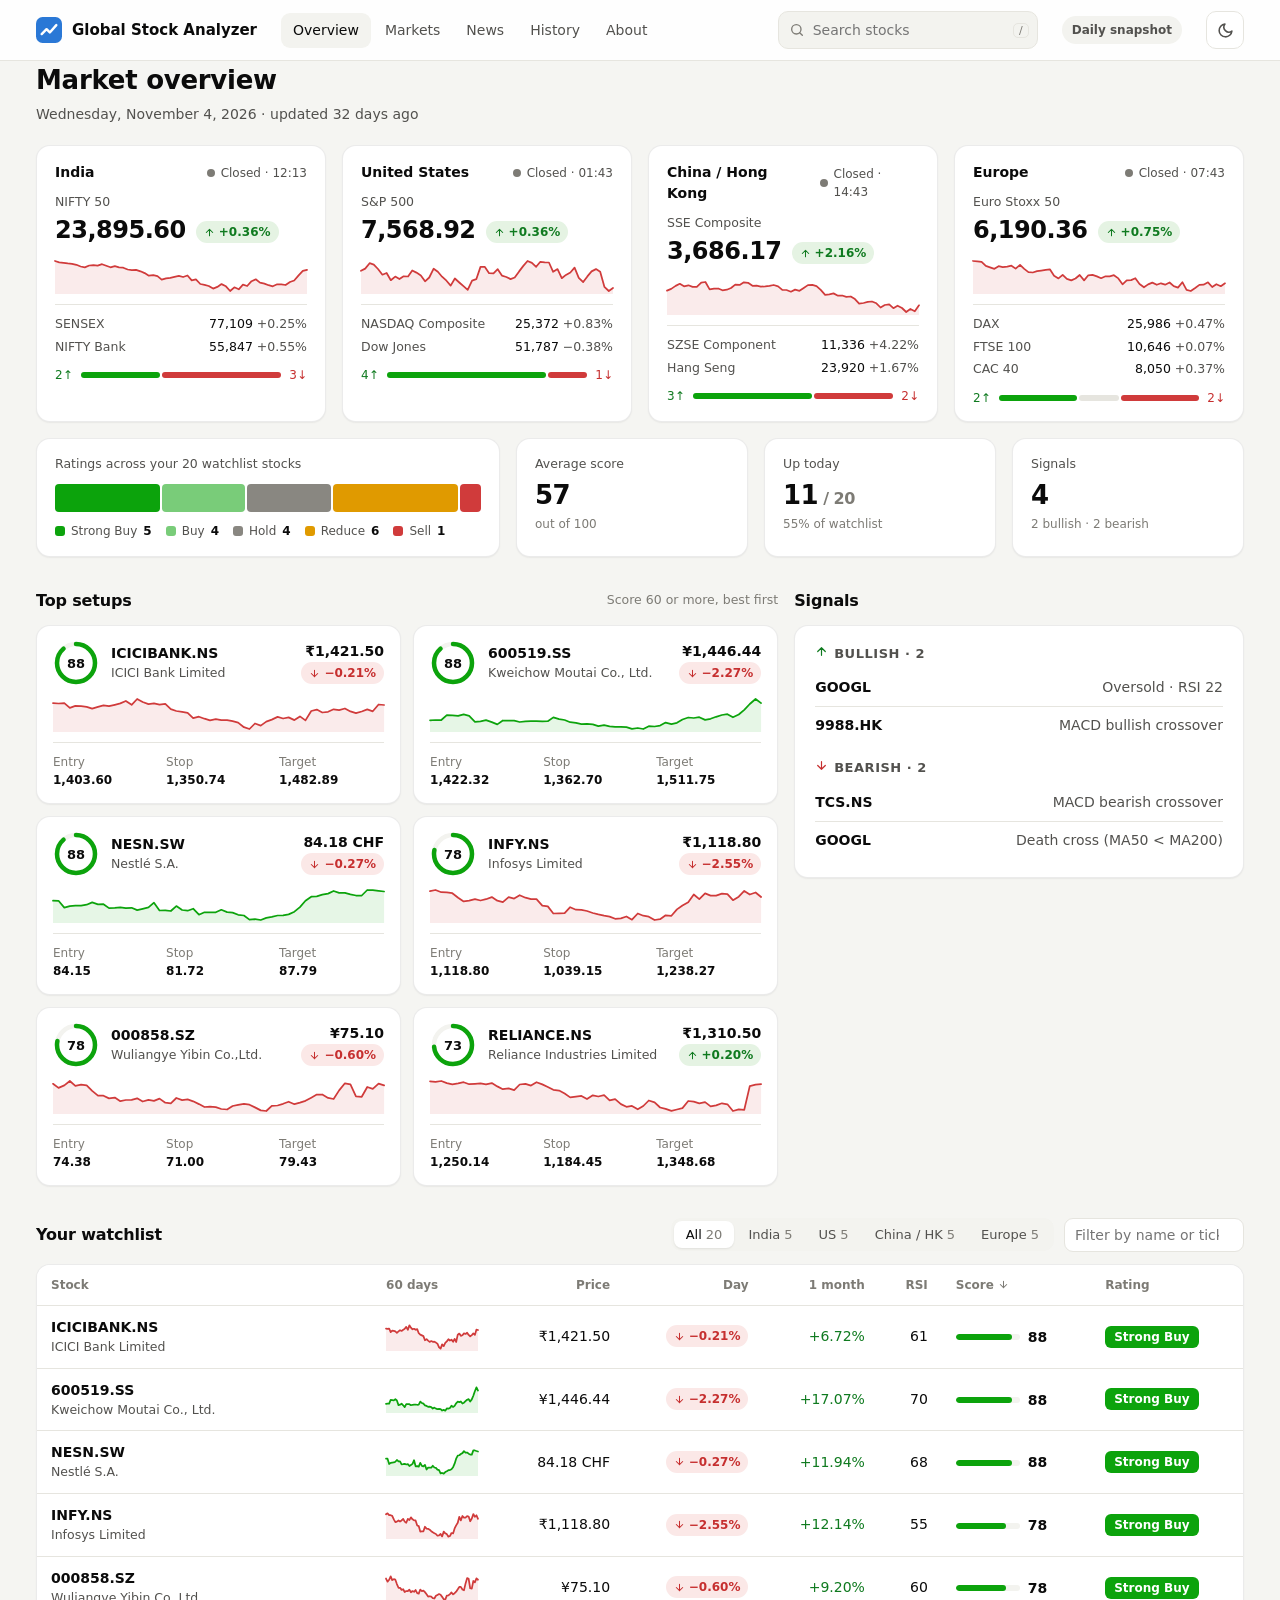
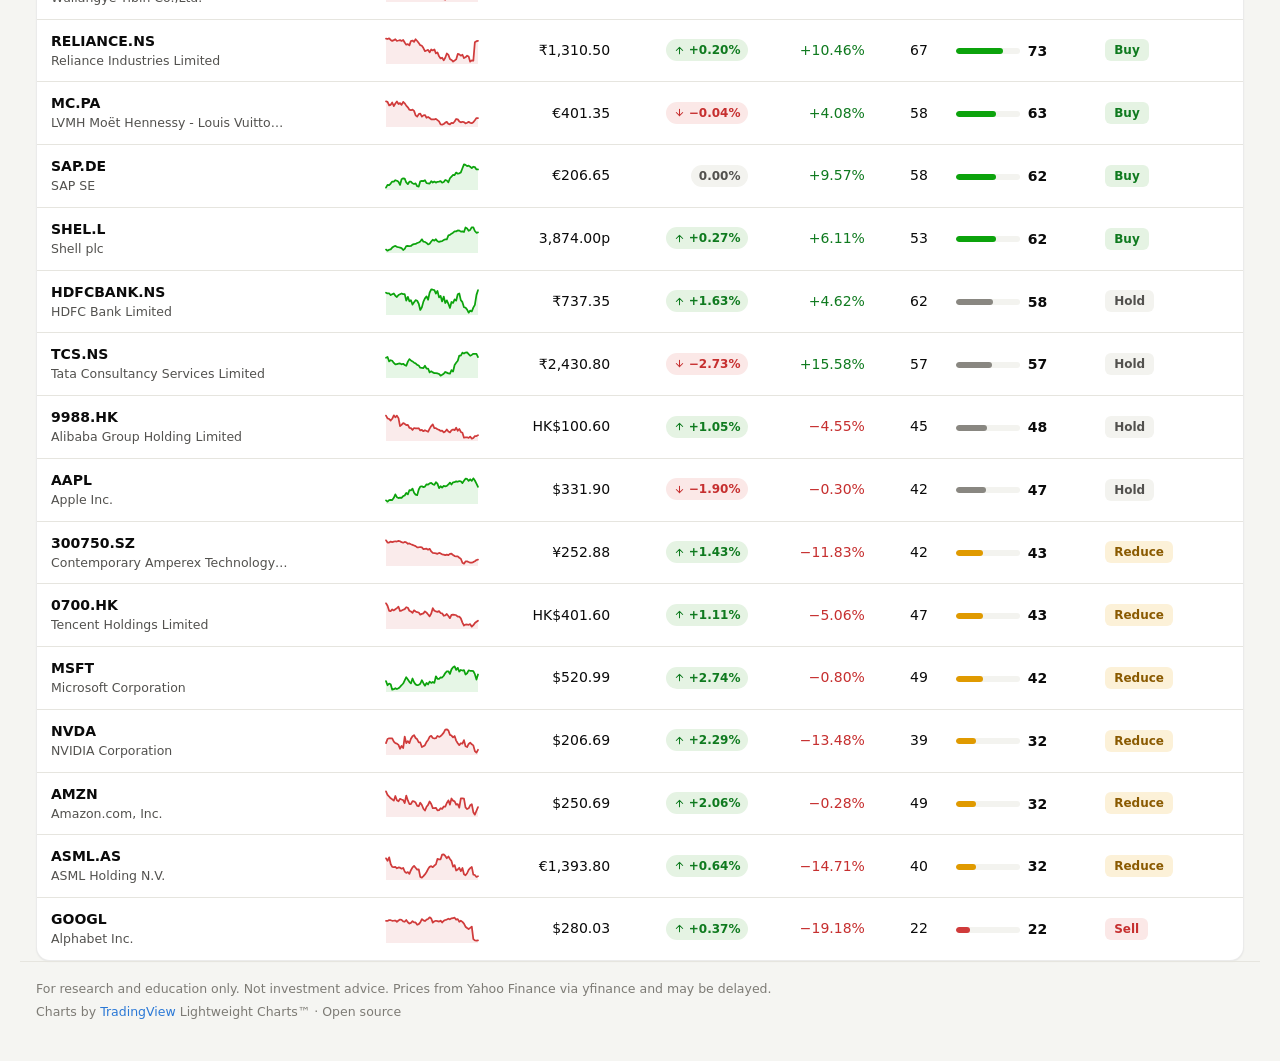
==== commit f3cfb0be: "Update dashboard data (2026-11-04T08:48Z)" ====
--- a/index.html
+++ b/index.html
@@ -22,7 +22,9 @@
       </a>
       <nav class="mainnav" aria-label="Main">
         <a href="#/" data-nav="today">Overview</a>
-        <a href="#/history" data-nav="history">History</a>
+        <a href="#/markets" data-nav="markets">Markets</a>
+        <a href="#/news" data-nav="news">News</a>
+        <a href="#/history" data-nav="history" id="nav-history">History</a>
         <a href="#/about" data-nav="about">About</a>
       </nav>
       <form id="search" class="search" role="search" autocomplete="off">
@@ -31,12 +33,14 @@
         <kbd class="hide-sm">/</kbd>
         <datalist id="symbols"></datalist>
       </form>
+      <span id="mode" class="mode" hidden></span>
       <button id="theme" class="icon-btn" type="button" aria-label="Toggle colour theme" title="Toggle theme"></button>
     </div>
   </header>
   <main id="app" class="wrap" aria-live="polite">
     <div class="loading"><span class="spinner" aria-hidden="true"></span> Loading market data…</div>
   </main>
+  <div id="toast" class="toast" role="status" aria-live="polite" hidden></div>
   <footer class="wrap footer">
     <p>For research and education only. Not investment advice. Prices from Yahoo Finance via yfinance and may be delayed.</p>
     <p>Charts by <a href="https://www.tradingview.com/" target="_blank" rel="noopener">TradingView</a> Lightweight Charts™ · Open source</p>
--- a/style.css
+++ b/style.css
@@ -333,11 +333,79 @@
   .stock-price { text-align: left; }
   .stock-price .meta { justify-content: flex-start; }
   .signals2 { grid-template-columns: 1fr; }
-  th, td { padding: 10px 10px; }
-  td .name { max-width: 140px; }
+  th, td { padding: 10px 8px; }
+  td .name { max-width: 120px; }
+  td.star-cell { padding-left: 4px; }
+  .star { width: 26px; }
   .show-sm { display: block; margin-top: 3px; }
   .scorebar .track { width: 36px; }
   .filter { width: 100%; }
   .toolbar { width: 100%; }
   h1 { font-size: 22px; }
 }
+
+/* ---------- Live mode ------------------------------------------------------------------ */
+.mode { display: inline-flex; align-items: center; gap: 6px; height: 28px; padding: 0 10px; border-radius: 999px; font-size: 12px; font-weight: 600; white-space: nowrap; background: var(--surface-2); color: var(--ink-2); }
+.mode.live { background: var(--up-bg); color: var(--up); }
+.pulse { width: 8px; height: 8px; border-radius: 50%; background: currentColor; position: relative; }
+.mode.live .pulse::after { content: ""; position: absolute; inset: -4px; border-radius: 50%; border: 2px solid currentColor; opacity: 0; animation: ping 2s ease-out infinite; }
+@keyframes ping { 0% { transform: scale(0.5); opacity: 0.6; } 100% { transform: scale(1.4); opacity: 0; } }
+@media (prefers-reduced-motion: reduce) { .mode.live .pulse::after { animation: none; } }
+.toast { position: fixed; left: 50%; bottom: 24px; transform: translateX(-50%); z-index: 50; background: var(--ink); color: var(--surface); padding: 10px 16px; border-radius: 10px; font-weight: 500; box-shadow: 0 6px 24px rgba(0, 0, 0, 0.18); max-width: calc(100vw - 32px); }
+.refresh-note { display: inline-flex; align-items: center; gap: 6px; font-size: 12.5px; color: var(--muted); }
+
+/* country picker */
+.countries { display: grid; grid-template-columns: repeat(4, minmax(0, 1fr)); gap: 12px; margin-bottom: 18px; }
+.country { all: unset; box-sizing: border-box; cursor: pointer; background: var(--surface); border: 1px solid var(--ring); border-radius: var(--radius); padding: 14px 16px; display: grid; gap: 4px; box-shadow: var(--shadow); transition: border-color 0.15s, background 0.15s; }
+.country:hover { border-color: color-mix(in srgb, var(--accent) 45%, transparent); }
+.country:focus-visible { outline: 2px solid var(--accent); outline-offset: 2px; }
+.country[aria-pressed="true"] { border-color: var(--accent); background: var(--accent-weak); box-shadow: inset 0 0 0 1px var(--accent); }
+.country .c-name { font-weight: 650; font-size: 15px; display: flex; justify-content: space-between; gap: 8px; align-items: center; }
+.country .c-idx { display: flex; gap: 8px; align-items: baseline; flex-wrap: wrap; color: var(--ink-2); font-size: 12.5px; }
+.country .c-idx b { color: var(--ink); font-size: 16px; font-weight: 650; font-variant-numeric: tabular-nums; }
+.idx-strip { display: grid; grid-template-columns: repeat(auto-fill, minmax(190px, 1fr)); gap: 12px; margin-bottom: 18px; }
+.idx-card { padding: 12px 14px; display: grid; gap: 4px; }
+.idx-card .row { display: flex; justify-content: space-between; align-items: baseline; gap: 8px; }
+.idx-card .spark { height: 30px; }
+select.filter { width: auto; padding-right: 26px; }
+.star { all: unset; cursor: pointer; width: 30px; height: 30px; display: grid; place-items: center; border-radius: 8px; color: var(--muted); }
+.star:hover { background: var(--surface-2); color: var(--ink); }
+.star:focus-visible { outline: 2px solid var(--accent); }
+.star[aria-pressed="true"] { color: var(--warn-mark); }
+.star[disabled] { opacity: 0.35; cursor: not-allowed; }
+td.star-cell { width: 40px; padding-right: 0; }
+.sector { color: var(--muted); font-size: 11.5px; }
+.watch-btn { display: inline-flex; align-items: center; gap: 6px; height: 32px; padding: 0 12px; border-radius: 9px; border: 1px solid var(--line); background: var(--surface); color: var(--ink); font: 600 13px var(--font); cursor: pointer; }
+.watch-btn:hover { background: var(--surface-2); }
+.watch-btn[aria-pressed="true"] { border-color: color-mix(in srgb, var(--warn-mark) 60%, transparent); background: var(--warn-bg); color: var(--warn); }
+.search-panel { margin-bottom: 14px; }
+.search-panel ul { list-style: none; margin: 8px 0 0; padding: 0; display: grid; gap: 2px; }
+.search-panel li a { display: flex; justify-content: space-between; gap: 12px; padding: 8px 10px; border-radius: 8px; color: var(--ink); }
+.search-panel li a:hover { background: var(--surface-2); text-decoration: none; }
+.toggle[aria-disabled="true"] { opacity: 0.3; pointer-events: none; }
+
+/* news feed */
+.feed { list-style: none; margin: 0; padding: 0; }
+.feed-group { padding: 12px 20px 4px; font-size: 12px; font-weight: 600; color: var(--muted); text-transform: uppercase; letter-spacing: 0.04em; border-top: 1px solid var(--line); }
+.feed-group:first-child { border-top: 0; }
+.feed li.item { display: flex; gap: 14px; padding: 12px 20px; border-top: 1px solid var(--line); }
+.feed li.item:first-of-type { border-top: 0; }
+.feed .time { flex: none; width: 64px; color: var(--muted); font-size: 12px; font-variant-numeric: tabular-nums; padding-top: 2px; }
+.feed .body { min-width: 0; flex: 1; }
+.feed .body a.title { color: var(--ink); font-weight: 550; }
+.feed .meta { display: flex; gap: 6px; flex-wrap: wrap; align-items: center; margin-top: 4px; font-size: 12px; color: var(--muted); }
+.tag { display: inline-flex; align-items: center; height: 20px; padding: 0 7px; border-radius: 6px; background: var(--surface-2); color: var(--ink-2); font-size: 11.5px; font-weight: 600; }
+a.tag:hover { text-decoration: none; color: var(--ink); }
+.new-dot { width: 7px; height: 7px; border-radius: 50%; background: var(--accent); display: inline-block; margin-right: 6px; vertical-align: middle; }
+
+@media (max-width: 1080px) { .countries { grid-template-columns: repeat(2, minmax(0, 1fr)); } }
+@media (max-width: 640px) {
+  .mode .mode-text { display: none; }
+  .mode { padding: 0 9px; }
+  .countries { gap: 8px; }
+  .country { padding: 10px 12px; }
+  .feed li.item { padding: 12px 14px; gap: 10px; }
+  .feed .time { width: 48px; }
+  .feed-group { padding: 12px 14px 4px; }
+  td.star-cell { width: 30px; }
+}
